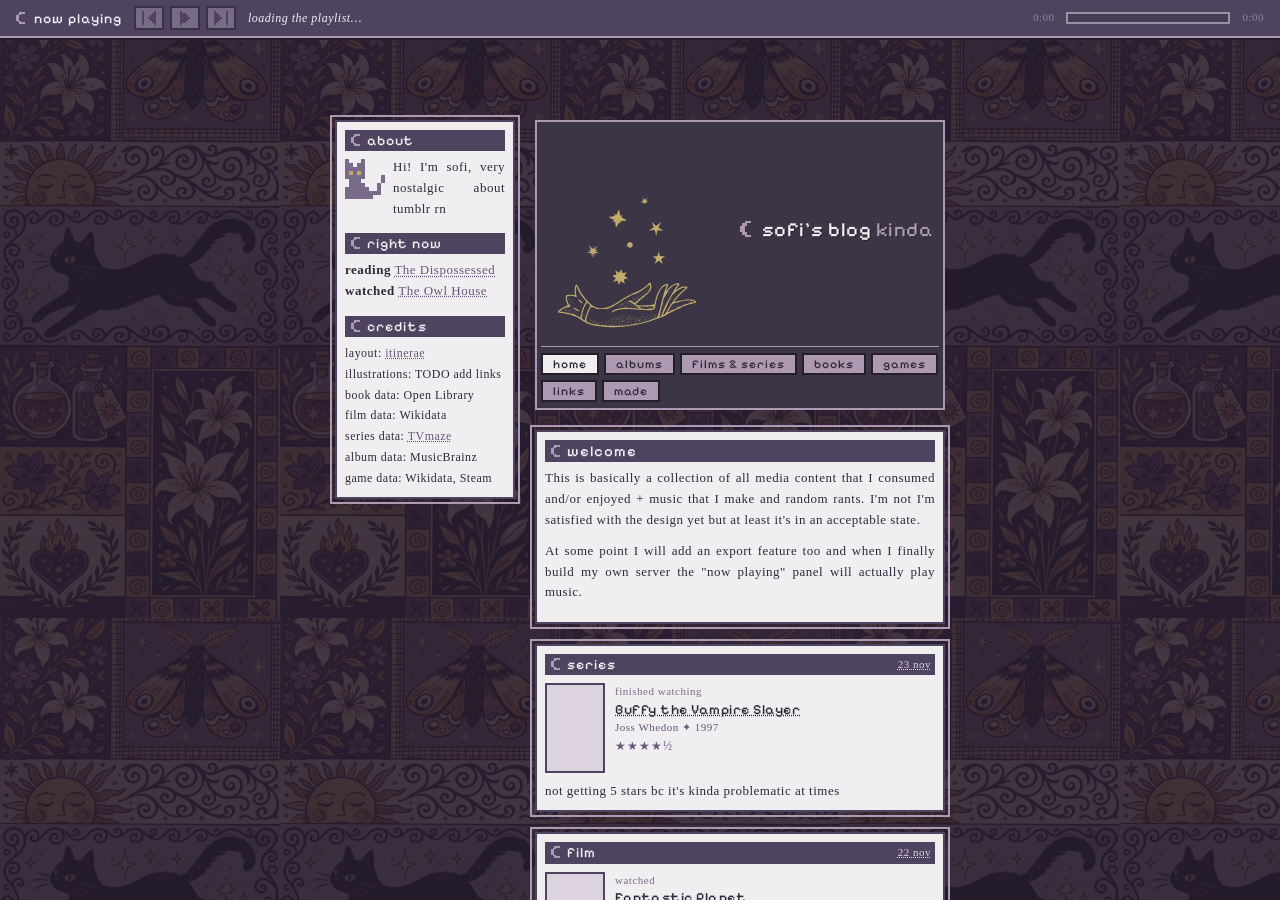
==== docs/index.html @ c128c70a "first version" ====
<!DOCTYPE html><html lang="en"><head><meta charset="utf-8"><title>Sofia’s little grimoire</title><meta http-equiv="refresh" content="0; url=witchy/"></head><body><a href="witchy/">enter the site</a></body></html>
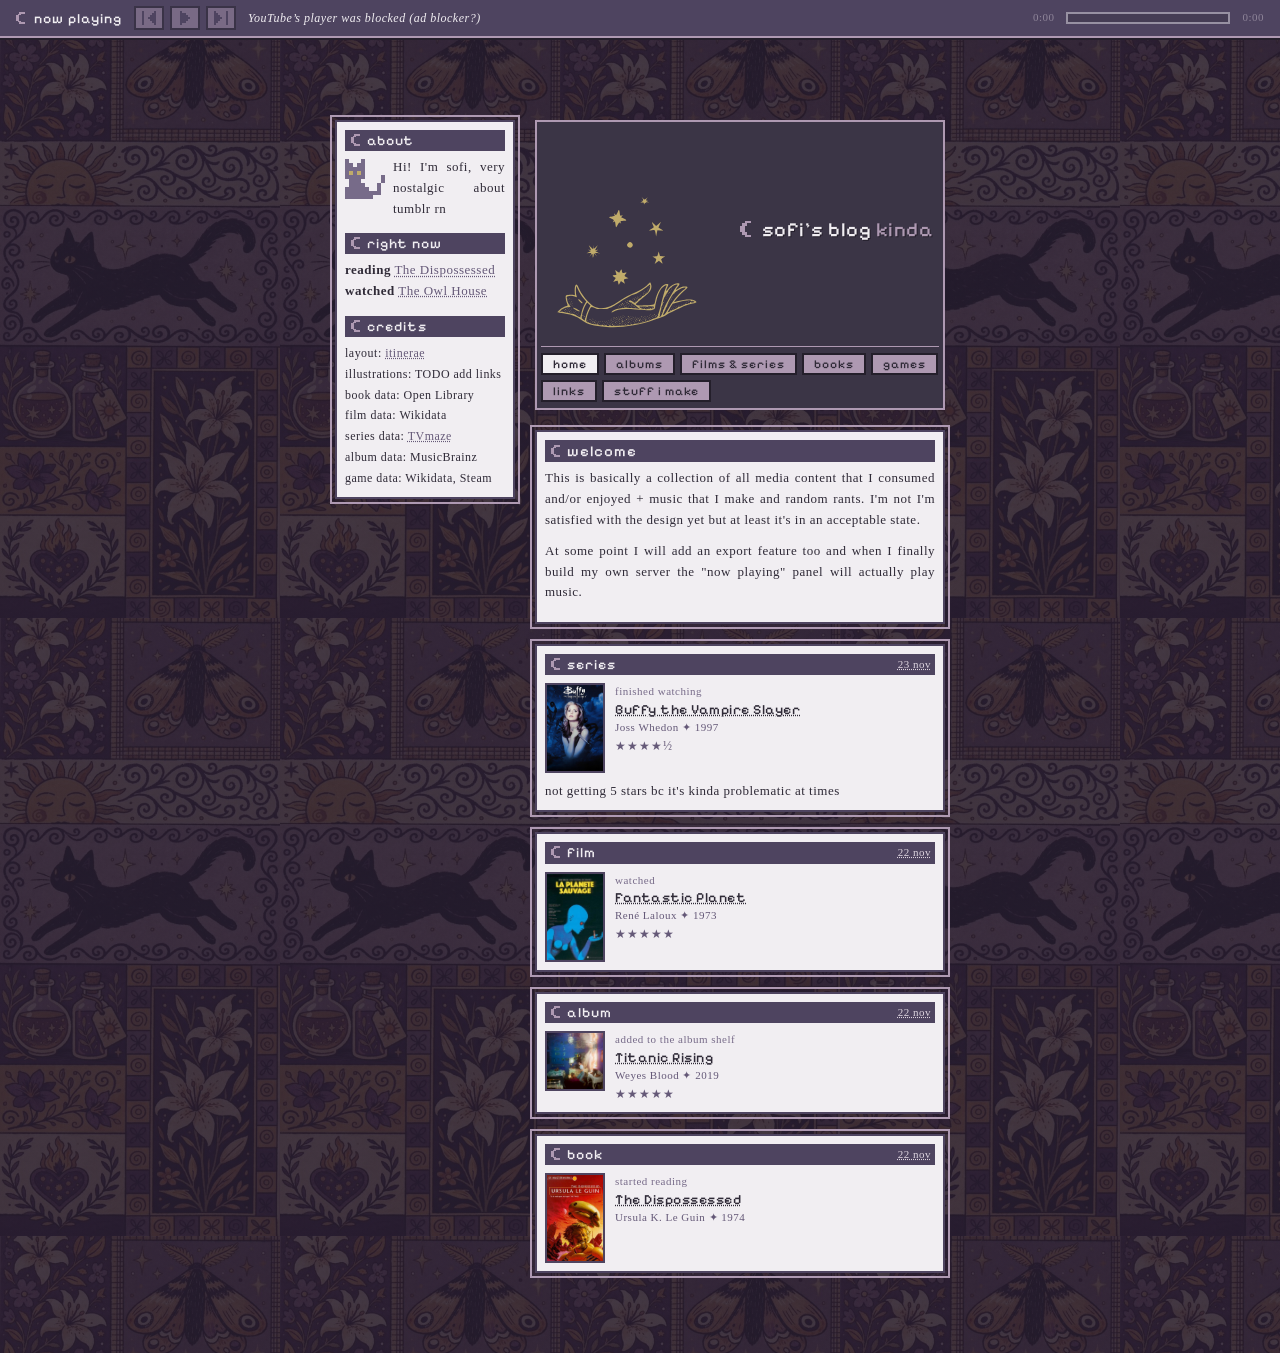
==== commit 3791c7df: "update the site" ====
--- a/docs/index.html
+++ b/docs/index.html
@@ -1 +1,129 @@
-<!DOCTYPE html><html lang="en"><head><meta charset="utf-8"><title>Sofia’s little grimoire</title><meta http-equiv="refresh" content="0; url=witchy/"></head><body><a href="witchy/">enter the site</a></body></html>
+<!DOCTYPE html>
+<html lang="en">
+<head>
+<meta charset="UTF-8">
+<!--
+  ================= HOW TO EDIT THIS PAGE =================
+  - Entries, posts, links and the right now box: don't edit them here. Run ./sofi-blog.sh
+    and answer its questions; it updates the site for you.
+  - Text that is written right here (about, welcome, the "made" page): look for the
+    comments marked EDIT. Change only the words between the tags.
+  - Colors and sizes: in style.css (its top comment lists every color).
+  - Pictures: all in the img/ folder. Replace a file with your own and keep the same name,
+    or change the file name where it's used (marked "picture" below and in style.css).
+  - Credits: keep the itinerae credit, it's the layout author's request.
+  =========================================================
+-->
+<meta name="viewport" content="width=device-width, initial-scale=1.0">
+<title>sofi's blog kinda</title>
+<link rel="preconnect" href="https://fonts.googleapis.com">
+<link rel="preconnect" href="https://fonts.gstatic.com" crossorigin>
+<link href="https://fonts.googleapis.com/css2?family=Pixelify+Sans:wght@500&family=Space+Mono:ital@0;1&display=swap" rel="stylesheet">
+<link rel="stylesheet" href="style.css">
+<link rel="alternate" type="application/rss+xml" title="sofi's blog kinda" href="feed.xml">
+</head>
+
+<body>
+
+<!-- ==================== NOW PLAYING (full-width bar, always at the top of the screen) ==================== -->
+<!-- the music comes from the playlist set in config.toml (YouTube or SoundCloud); buttons are img/btn-*.svg -->
+<div class="player nowbar" id="player" role="region" aria-label="Music player">
+  <span class="nowbar-label">now playing</span>
+  <div class="btns">
+    <button type="button" data-player="prev" aria-label="Previous song"><img src="img/btn-prev.svg" alt=""></button>
+    <button type="button" data-player="play" aria-label="Play" aria-pressed="false"><img class="i-play" src="img/btn-play.svg" alt=""><img class="i-pause" src="img/btn-pause.svg" alt=""></button>
+    <button type="button" data-player="next" aria-label="Next song"><img src="img/btn-next.svg" alt=""></button>
+  </div>
+  <div class="marquee" data-player="title" aria-live="polite"></div>
+  <span class="time" data-player="time">0:00</span>
+  <div class="bar" data-player="bar" title="click to jump"><i data-player="fill"></i></div>
+  <span class="time" data-player="duration">0:00</span>
+  <a class="sc" data-player="link" href="https://soundcloud.com" target="_blank" rel="noopener" hidden>on YouTube</a>
+</div>
+
+<div class="wrap">
+
+<!-- ==================== SIDEBAR (left) ==================== -->
+<div id="left">
+
+<div class="title">about</div>
+<!-- picture: img/avatar.svg -->
+<img class="av" src="img/avatar.svg" width="40" height="40" alt="pixel cat">
+<!-- EDIT: a few words about you -->
+Hi! I'm sofi, very nostalgic about tumblr rn<br clear="left">
+
+<div class="title">right now</div>
+<div id="now"></div>
+
+<div class="title">elsewhere</div>
+<div id="elsewhere"></div>
+
+<div class="title">credits</div>
+<!-- keep the layout credit; add your own credits after it -->
+<span class="small">layout: <a href="https://itinerae.org" target="_blank" rel="noopener">itinerae</a><br>
+illustrations: TODO add links<br>
+book data: Open Library<br>
+film data: Wikidata<br>
+series data: <a href="https://www.tvmaze.com" target="_blank" rel="noopener">TVmaze</a><br>
+album data: MusicBrainz<br>
+game data: Wikidata, Steam</span>
+
+</div>
+
+
+<div class="main">
+
+<!-- ==================== BANNER ==================== -->
+<div id="banner">
+<div class="scene">
+<!-- picture: img/banner.svg (a jpg or png works too, just change the name) -->
+<img class="art" src="img/banner.svg" alt="Tarot hand">
+<!-- EDIT: your site name -->
+<div class="bigtitle">sofi's blog <span>kinda</span></div>
+</div>
+<!-- the nav buttons: href is the section it opens -->
+<ul id="navigation">
+  <li><a href="#home" data-nav="home">home</a></li>
+  <li><a href="#albums" data-nav="albums">albums</a></li>
+  <li><a href="#films" data-nav="films">films &amp; series</a></li>
+  <li><a href="#books" data-nav="books">books</a></li>
+  <li><a href="#games" data-nav="games">games</a></li>
+  <li><a href="#links" data-nav="links">links</a></li>
+  <li><a href="#stuff-i-make" data-nav="stuff-i-make">stuff i make</a></li>
+</ul>
+</div>
+
+
+<!-- ==================== MAIN TEXT BOX ==================== -->
+<div id="content">
+
+<!-- HOME: the welcome text (the posts get their own frames under this box) -->
+<section data-route="home">
+<h2 class="title">welcome</h2>
+<!-- EDIT: write freely; <br><br> makes a blank line, <i>...</i> italic -->
+<p>This is basically a collection of all media content that I consumed and/or enjoyed + music that I make and random rants. I'm not I'm satisfied with the design yet but at least it's in an acceptable state.</p>
+<p>At some point I will add an export feature too and when I finally build my own server the "now playing" panel will actually play music.</p>
+</section>
+
+<!-- MADE: things you make and write; the text comes from ./sofi-blog.sh ("edit the made page") -->
+<section data-route="stuff-i-make" hidden>
+<h2 class="title">stuff i make</h2>
+<!-- the text from "edit the made page" in sofi-blog.sh goes in this box; keep id="made" -->
+<div id="made"></div>
+</section>
+
+<!-- every other page (albums, films & series, books, games, links) is drawn here -->
+<section data-route="view" id="view" hidden></section>
+
+</div>
+
+<!-- ==================== HOMEPAGE POSTS: one frame each ==================== -->
+<div id="feed" class="feed" data-route="home"></div>
+
+</div>
+</div>
+
+<script src="shared/data.js"></script>
+<script src="shared/app.js"></script>
+</body>
+</html>
--- a/docs/style.css
+++ b/docs/style.css
@@ -0,0 +1,201 @@
+/* ================= WITCHY STYLE =================
+   Colors: every color is a hex code. To change one everywhere, use find & replace.
+     #3B3546  night: page and banner background
+     #4E4460  ink: text, borders, title bars     #241F2B  darkest outline
+     #F1EEF2  panels       #E8E2EA  slightly darker panel (post headers, backlog)
+     #AE99B2  lilac: frames, accents     #DCD3DE  pale lilac     #776B89  lavender
+     #655978  links        #C0AB6A  gold
+   Pictures live in the img/ folder next to this file. Swap a file for your own
+   (keep the same name) and the page picks it up; the comments below say which is which.
+   ================================================= */
+
+/* PAGE: text font and size, text color, and the tiled background (img/background.svg).
+   To use a picture: background:#3B3546 url('img/your-picture.jpg') 0 0/280px auto; */
+body {margin:0;padding:20px;color:#2F2A37;font:13px/1.6 Lora, Georgia, serif;letter-spacing:.5px;text-align:justify;hyphens:auto;
+    background:linear-gradient(rgba(38,30,48,.86),rgba(38,30,48,.86)), #2E2538 url('img/background.jpg') 0 0/280px auto;}
+[hidden] {display:none !important;}
+textarea, select, button {font:inherit;letter-spacing:inherit;}
+
+/* LINKS: normal color, then the color on hover */
+a:link, a:visited, a:active {color:#655978;text-decoration:underline;text-decoration-style:dotted;}
+a:hover {color:#2F2A37;}
+:focus-visible {outline:2px solid #AE99B2;outline-offset:2px;}
+a img {border-width:0;}
+b {color:#2F2A37;font-weight:bold;}
+p {margin:0 0 .8em;}
+
+/* SCROLLBAR (Chrome, Edge and Safari only) */
+::-webkit-scrollbar-thumb {background-color:#AE99B2;border-radius:0;}
+::-webkit-scrollbar {width:7px;height:4px;background:transparent;}
+
+/* LAYOUT: sidebar and main column side by side, centered.
+   100px = space above the layout; 20px = gap between the columns. */
+.wrap {display:flex;justify-content:center;align-items:flex-start;gap:20px;padding:100px 12px 60px;}
+.main {display:flex;flex-direction:column;gap:20px;width:410px;}
+
+/* SECTION TITLE BARS (the strips above each block). The little moon is img/icon-moon.svg */
+.title {display:block;color:#F1EEF2;background:#4E4460;font:500 14px 'Pixelify Sans', monospace;letter-spacing:1px;
+  padding:2px 4px 2px 6px;margin:0 0 6px;}
+.title::before {content:"";display:inline-block;width:12px;height:12px;margin-right:4px;vertical-align:-1px;
+  background:url('img/icon-moon.svg') center/contain no-repeat;image-rendering:pixelated;}
+* + .title, * + .shelf-group, * + details.shelf-group {margin-top:14px;}
+h2.title {font-size:15px;}
+/* smaller bars inside a page (read, watchlist, latest…) */
+h3.title {background:#DCD3DE;color:#2F2A37;font-size:13px;}
+h2.title:focus {outline:none;}
+.count {opacity:.7;font-size:12px;}
+
+/* MAIN TEXT BOX (under the banner): 410px wide */
+#content {background:#F1EEF2;width:410px;padding:8px;border:2px solid #4E4460;box-sizing:border-box;outline:2px solid #AE99B2;outline-offset:3px;}
+/* SIDEBAR (left): 180px wide */
+#left {background:#F1EEF2;width:180px;padding:8px;border:2px solid #4E4460;box-sizing:border-box;flex:none;outline:2px solid #AE99B2;outline-offset:3px;}
+#left > .title:not(:first-child) {margin-top:14px;}
+
+/* BANNER: 410px wide; the picture area is 220px tall (change .scene height), the nav sits under it.
+   The drawing is img/banner.svg */
+#banner {background:#3B3546;width:410px;padding:4px;border:2px solid #AE99B2;box-sizing:border-box;}
+#banner .scene {position:relative;height:220px;overflow:hidden;}
+#banner .art {position:absolute;inset:0;width:100%;height:100%;display:block;object-fit:cover;object-position:center bottom;image-rendering:pixelated;}
+/* SITE NAME inside the banner: change margin-top to move it up or down */
+.bigtitle {position:absolute;right:0;top:92px;font:500 20px 'Pixelify Sans', monospace;text-align:right;color:#F1EEF2;padding:0 6px 2px;text-shadow:1px 1px 0 #241F2B;}
+.bigtitle::before {content:"";display:inline-block;width:16px;height:16px;margin-right:6px;vertical-align:-1px;
+  background:url('img/icon-moon.svg') center/contain no-repeat;image-rendering:pixelated;}
+.bigtitle span {color:#AE99B2;}
+
+/* NAV BUTTONS under the site name; the current page is the pale one */
+#navigation {display:flex;flex-wrap:wrap;gap:5px;margin:0;padding:6px 0 2px;list-style:none;border-top:1px solid #AE99B2;}
+#navigation a {display:block;padding:2px 10px;font:500 12px 'Pixelify Sans', monospace;text-transform:lowercase;letter-spacing:1px;
+  text-decoration:none;color:#2F2A37;background:#AE99B2;border:2px solid #241F2B;}
+#navigation a:hover, #navigation a[aria-current="page"] {background:#F1EEF2;}
+
+/* the small picture in the "about" box (img/avatar.svg) */
+.av {float:left;margin:2px 8px 4px 0;image-rendering:pixelated;}
+.small {font-size:.92em;}
+
+/* ───── NOW PLAYING BAR: full width, fixed to the top of the screen. Buttons are img/btn-*.svg ─────
+   background = the bar's color; border-bottom = the lilac line under it */
+.nowbar {position:fixed;top:0;left:0;right:0;z-index:50;display:flex;align-items:center;gap:12px;
+  padding:6px 16px;box-sizing:border-box;background:#4E4460;color:#F1EEF2;text-align:left;
+  border-bottom:2px solid #AE99B2;box-shadow:0 2px 0 #241F2B;font-size:12px;line-height:1.4;}
+.nowbar-label {flex:none;font:500 14px 'Pixelify Sans', monospace;letter-spacing:1px;white-space:nowrap;}
+.nowbar-label::before {content:"";display:inline-block;width:12px;height:12px;margin-right:6px;vertical-align:-1px;
+  background:url('img/icon-moon.svg') center/contain no-repeat;image-rendering:pixelated;}
+.nowbar a:link, .nowbar a:visited {color:#DCD3DE;}
+.nowbar a:hover {color:#FFFFFF;}
+.player .marquee {flex:1;min-width:0;overflow:hidden;white-space:nowrap;font-style:italic;}
+.player .marquee span {display:inline-block;}
+.player .marquee span + span {display:none;}
+.player.playing .marquee span + span {display:inline-block;}
+.player.playing .marquee span {animation:scroll 18s linear infinite;}
+@keyframes scroll {to {transform:translateX(-100%);}}
+.player .time {flex:none;font-size:11px;font-variant-numeric:tabular-nums;color:#DCD3DE;}
+.player .bar {flex:none;width:160px;height:8px;border:2px solid #F1EEF2;background:#3B3546;cursor:pointer;}
+.player .bar i {display:block;height:100%;width:0;background:#AE99B2;}
+.player .btns {flex:none;display:flex;gap:6px;}
+.player button {display:flex;align-items:center;justify-content:center;width:30px;height:24px;padding:0;cursor:pointer;
+  background:#AE99B2;border:2px solid #241F2B;}
+.player button:hover {background:#F1EEF2;}
+.player button:disabled {opacity:.45;cursor:default;}
+.player button img {width:14px;height:14px;image-rendering:pixelated;}
+.player .i-pause, .player.playing .i-play {display:none;}
+.player.playing .i-pause {display:block;}
+.player.off .bar, .player.off .time {opacity:.45;}
+.player .sc {flex:none;font-size:11px;white-space:nowrap;}
+/* keeps pages from scrolling under the bar when the site jumps to a section */
+html {scroll-padding-top:64px;}
+#content {scroll-margin-top:64px;}
+.sc-frame {position:absolute;left:-9999px;top:0;width:1px;height:1px;border:0;}
+/* the music players themselves are hidden off-screen; the bar above controls them */
+.yt-frame {position:absolute;left:-9999px;top:0;width:200px;height:200px;overflow:hidden;}
+
+/* ───── HOMEPAGE POSTS: each one is its own frame under the main box, like #content ───── */
+.feed {display:flex;flex-direction:column;gap:20px;}
+.feed > .post, .feed > .empty {margin:0;padding:8px;background:#F1EEF2;border:2px solid #4E4460;box-sizing:border-box;
+  outline:2px solid #AE99B2;outline-offset:3px;}
+.post-head {display:flex;justify-content:space-between;align-items:center;gap:8px;margin:0 0 8px;padding:2px 4px 2px 6px;background:#4E4460;}
+.post-head .tag::before {content:"";display:inline-block;width:12px;height:12px;margin-right:4px;vertical-align:-1px;
+  background:url('img/icon-moon.svg') center/contain no-repeat;image-rendering:pixelated;}
+.tag {font:500 14px 'Pixelify Sans', monospace;letter-spacing:1px;color:#F1EEF2;}
+a.post-date:link, a.post-date:visited {font-size:11px;color:#DCD3DE;}
+.post-body > .entry {padding:0;border:0;}
+.post-body > .review {margin-top:8px;}
+.post-verb {margin:0;font-size:11px;color:#776B89;}
+.post-title {margin:0 0 4px;font:500 14px 'Pixelify Sans', monospace;color:#2F2A37;}
+.feed > .older {align-self:center;}
+/* a single post opened from its date link sits inside the main box, so it needs no frame of its own */
+#view .post {margin:0;}
+.back {margin-bottom:8px;}
+
+/* ───── ENTRIES (books, films, series, games) ───── */
+.entry {display:grid;grid-template-columns:60px minmax(0,1fr);gap:10px;padding:8px 0;border-bottom:1px dashed #AE99B2;}
+.shelf-group .entry:last-child {border-bottom:0;}
+.entry-title {margin:0;font:500 14px/1.3 'Pixelify Sans', monospace;color:#2F2A37;}
+.entry-title a {color:#2F2A37;}
+.entry-meta {margin:0;font-size:11px;color:#655978;}
+.stars {color:#655978;letter-spacing:1px;font-size:12px;}
+.entry-date {font-size:11px;color:#776B89;}
+.review {margin-top:4px;}
+.review p:last-child {margin-bottom:0;}
+.review.clamped {display:-webkit-box;-webkit-line-clamp:6;-webkit-box-orient:vertical;overflow:hidden;}
+.more, .older, .sort select {background:#AE99B2;color:#2F2A37;border:2px solid #241F2B;padding:0 8px;cursor:pointer;font-size:11px;}
+.older {padding:2px 12px;font-size:12px;}
+.more {margin-top:4px;}
+.more:hover, .older:hover {background:#F1EEF2;}
+
+/* covers: shared/covers/ holds the downloaded ones; entries without a cover show a letter */
+a.cover, .cover {display:block;align-self:start;text-decoration:none;}
+.cover img, .nocover {display:block;width:100%;aspect-ratio:2/3;object-fit:cover;border:2px solid #4E4460;box-sizing:border-box;background:#DCD3DE;}
+.cover.square img, .cover.square .nocover {aspect-ratio:1;}
+.nocover {display:flex;align-items:center;justify-content:center;font:500 22px 'Pixelify Sans', monospace;color:#776B89;}
+
+/* sort control, tabs, dropped, backlog */
+.sort {display:flex;justify-content:flex-end;align-items:center;gap:6px;font-size:11px;margin:-2px 0 2px;}
+.sort select {padding:0 4px;}
+.tabs {display:flex;gap:5px;margin:0 0 8px;}
+.tabs a {padding:0 10px;font:500 12px 'Pixelify Sans', monospace;text-decoration:none;color:#2F2A37;background:#DCD3DE;border:2px solid #4E4460;}
+.tabs a[aria-current="page"] {background:#4E4460;color:#F1EEF2;}
+details.shelf-group summary {cursor:pointer;font:500 13px 'Pixelify Sans', monospace;color:#2F2A37;}
+.backlog {list-style:none;margin:0;padding:0;}
+.backlog li {display:flex;align-items:center;gap:8px;padding:3px 0;border-bottom:1px dashed #AE99B2;}
+.backlog li:last-child {border-bottom:0;}
+.backlog .cover {width:22px;flex:none;}
+.backlog .nocover {font-size:11px;}
+.backlog .entry-meta {display:inline;}
+
+/* albums: a grid of square covers */
+.albums {display:grid;grid-template-columns:repeat(3,minmax(0,1fr));gap:10px;}
+.album {margin:0;}
+.album figcaption {display:flex;flex-direction:column;margin-top:4px;line-height:1.35;}
+.album figcaption b a {color:#2F2A37;}
+.album .note summary {cursor:pointer;font-size:11px;color:#655978;}
+
+/* links page */
+.linklist {list-style:none;margin:0 0 4px;padding:0;}
+.linklist li {padding:3px 0;border-bottom:1px dashed #AE99B2;}
+.linklist li:last-child {border-bottom:0;}
+.linklist .entry-meta {display:block;}
+
+.empty {color:#776B89;font-style:italic;}
+.credit {margin-top:14px;font-size:10px;color:#776B89;}
+
+@media (prefers-reduced-motion: reduce) {
+  .player.playing .marquee span {animation:none;}
+}
+
+/* PHONES: on screens narrower than 640px, everything stacks into one column */
+@media (max-width:640px) {
+  .wrap {flex-direction:column;align-items:center;padding-top:84px;}
+  /* the bar becomes two rows: controls on top, the song title under them */
+  .nowbar {flex-wrap:wrap;gap:6px 10px;padding:6px 10px;}
+  .nowbar-label {display:none;}
+  .player .marquee {order:9;flex-basis:100%;}
+  .player .bar {flex:1;width:auto;min-width:60px;}
+  .player .sc {display:none;}
+  .main {order:-1;width:100%;max-width:410px;}
+  #left, #content, #banner {width:100%;max-width:410px;}
+}
+
+/* Global scaling */
+/* @media (min-width: 900px) {
+  body {zoom: 1.25;}
+} */
